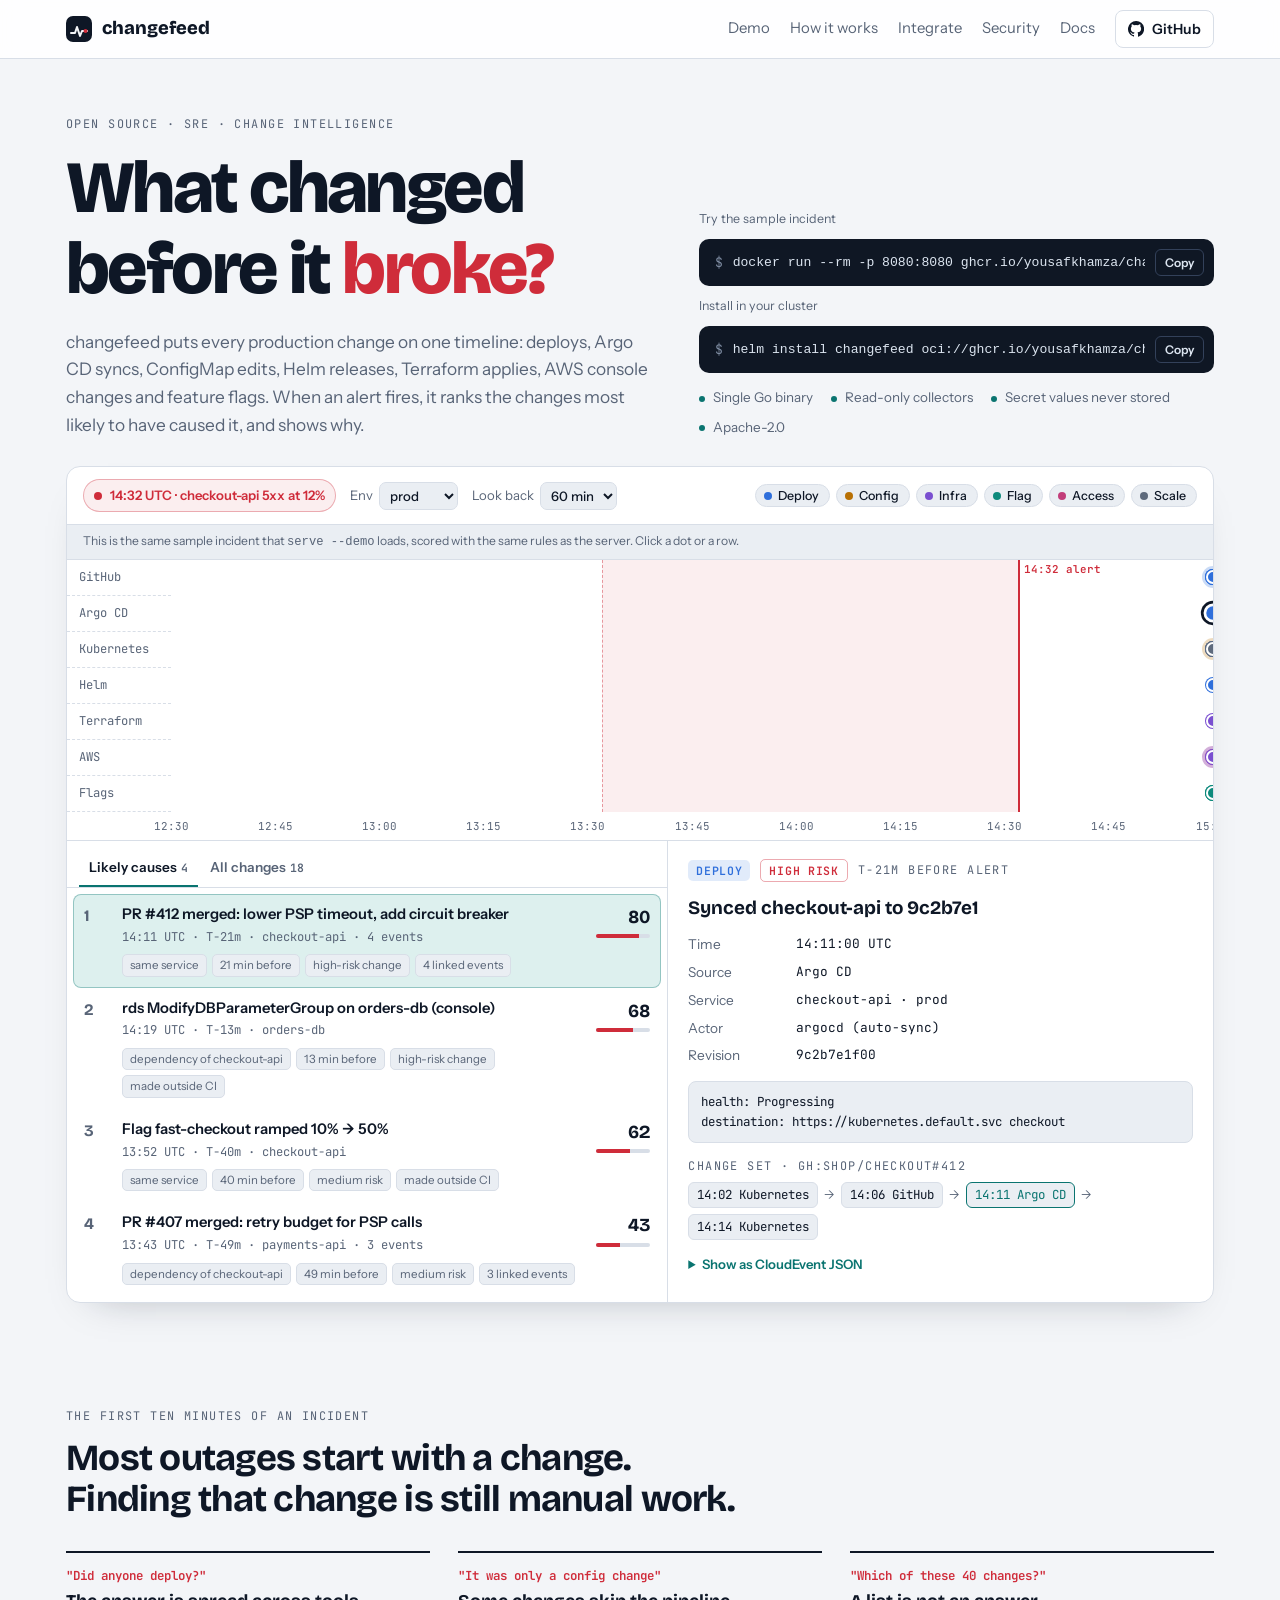
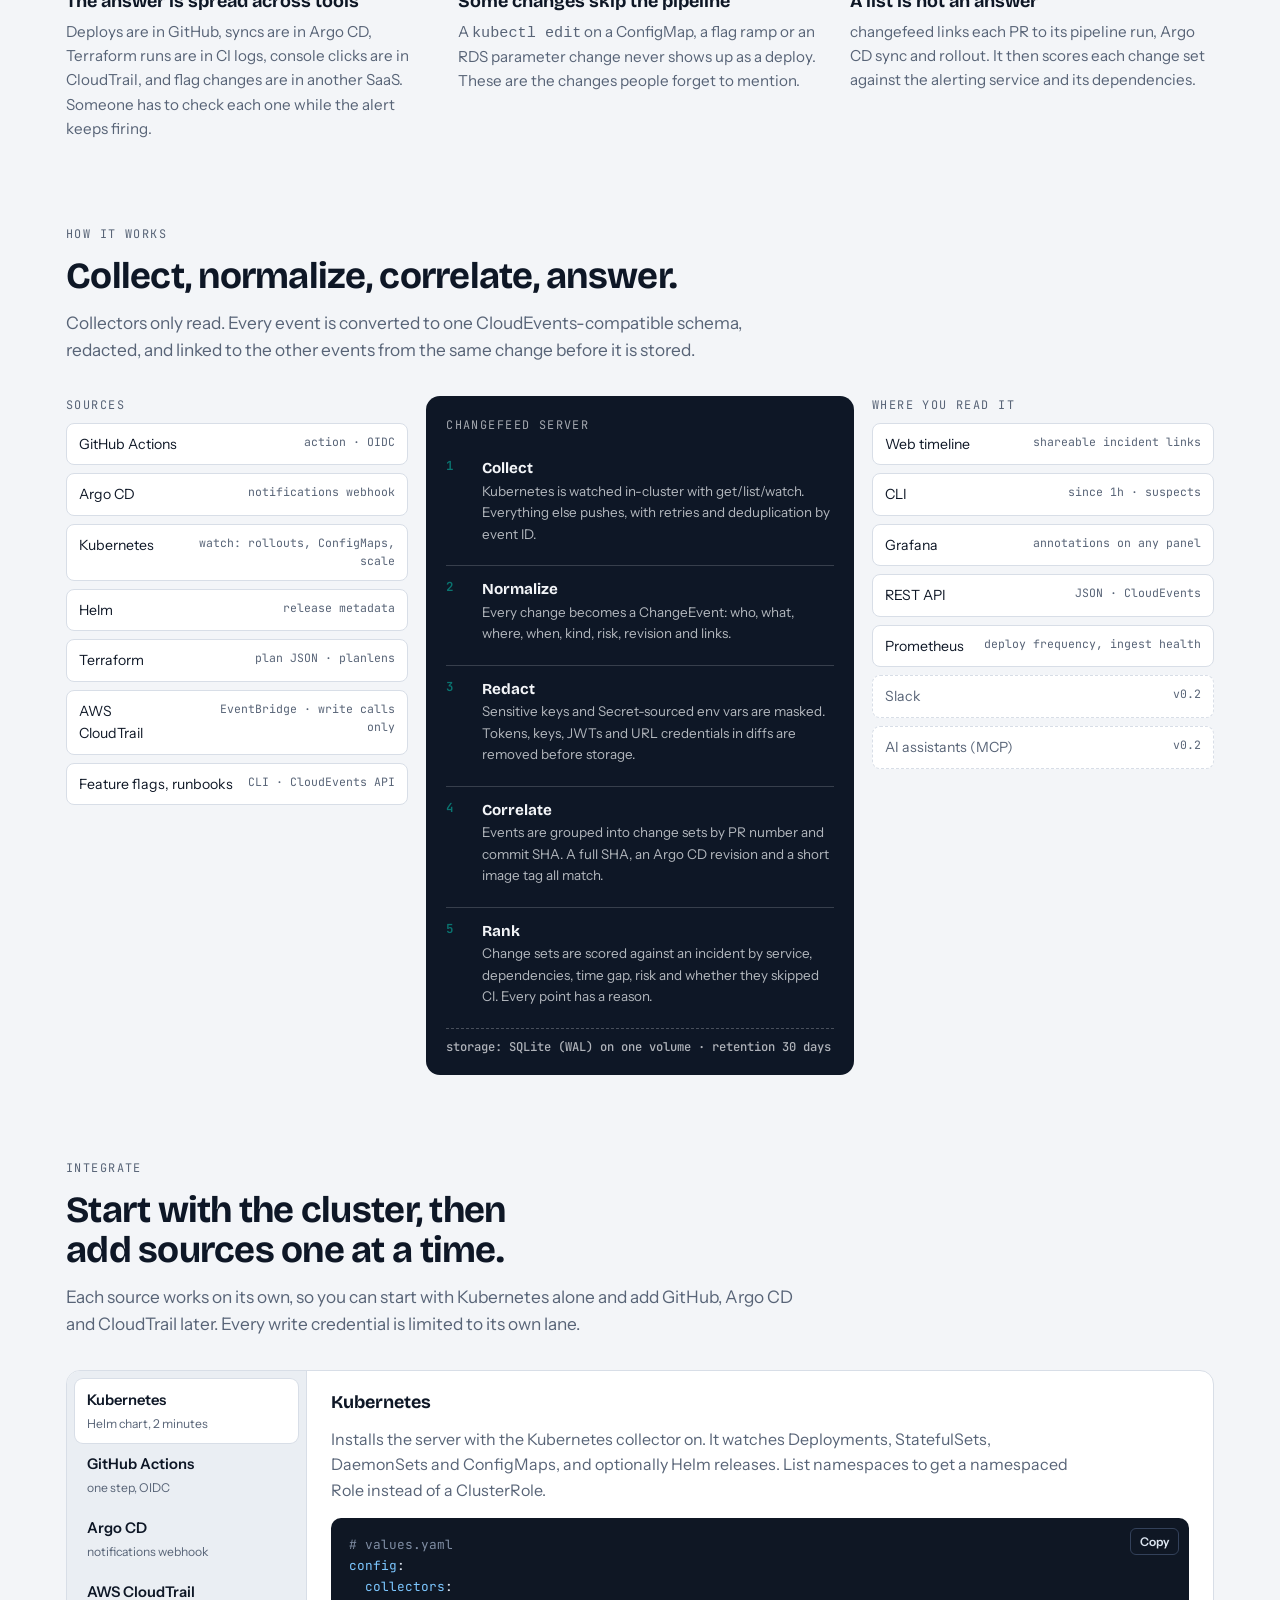
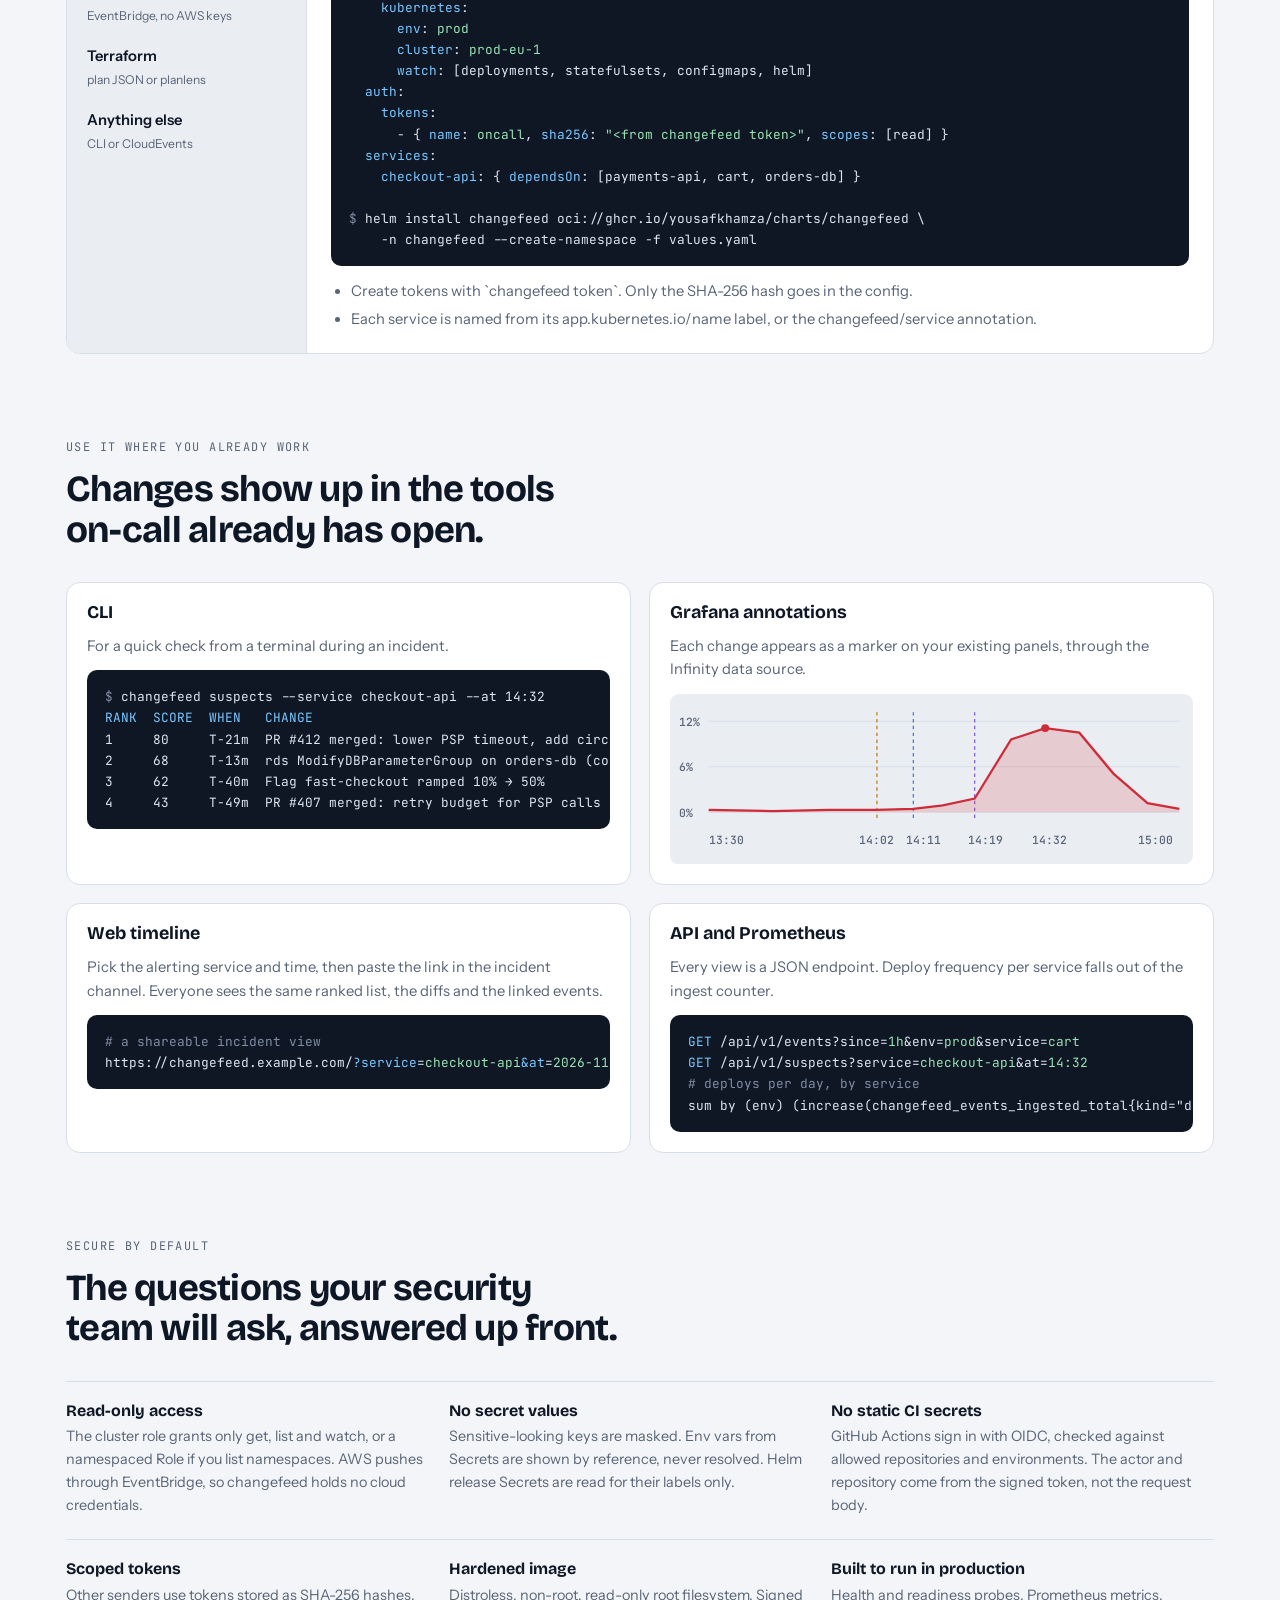
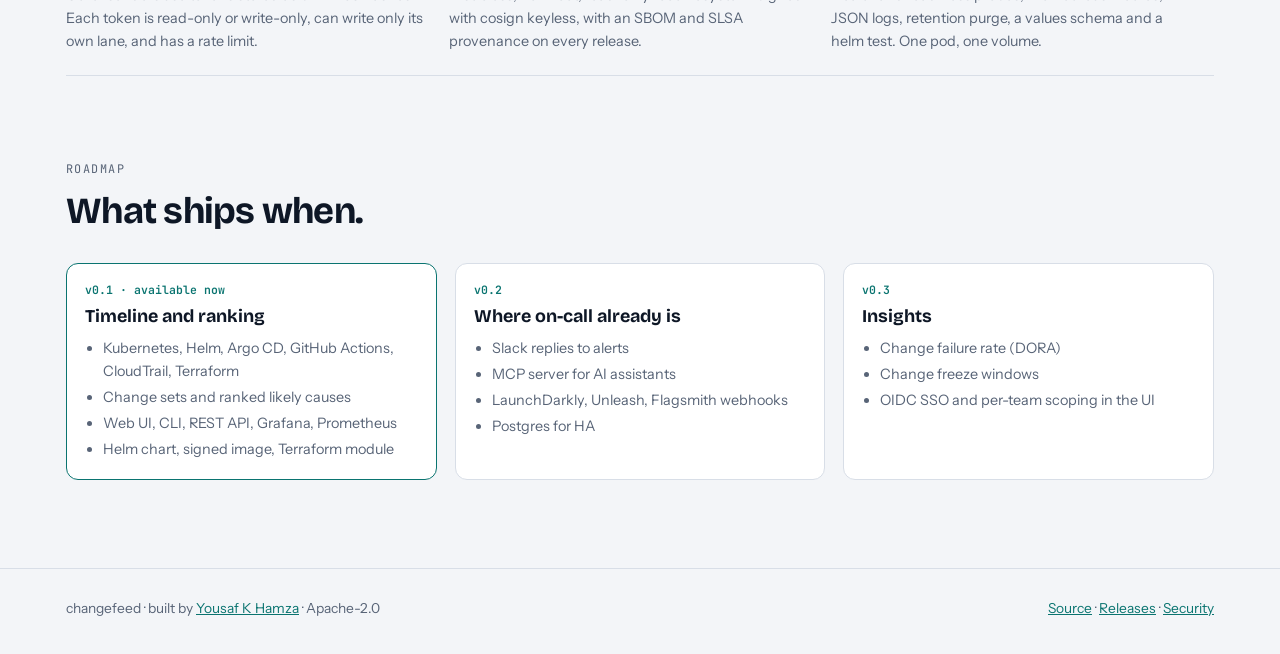
==== docs/index.html @ 27f50b71 "initial commit" ====
<!doctype html>
<html lang="en">
<head>
<meta charset="utf-8">
<meta name="viewport" content="width=device-width, initial-scale=1, viewport-fit=cover">
<title>changefeed · What changed before it broke?</title>
<meta name="description" content="changefeed puts every production change on one timeline (deploys, Argo CD syncs, Kubernetes, Terraform, AWS CloudTrail, feature flags) and ranks the likely causes when an incident starts. Open source, read-only, self-hosted.">
<meta name="keywords" content="change management, incident response, SRE, Kubernetes, Argo CD, GitOps, Terraform, CloudTrail, DevOps, change tracking, deploy tracking, root cause">
<meta name="author" content="Yousaf K Hamza">
<link rel="canonical" href="https://yousafkhamza.github.io/changefeed/">
<meta name="theme-color" content="#0E1726">
<link rel="icon" href="icon.svg" type="image/svg+xml">
<meta property="og:type" content="website">
<meta property="og:site_name" content="changefeed">
<meta property="og:title" content="changefeed · What changed before it broke?">
<meta property="og:description" content="One timeline of every production change, with ranked likely causes when an incident starts. Kubernetes, Argo CD, GitHub Actions, Terraform, CloudTrail.">
<meta property="og:url" content="https://yousafkhamza.github.io/changefeed/">
<meta property="og:image" content="https://yousafkhamza.github.io/changefeed/og.png">
<meta property="og:image:width" content="1200">
<meta property="og:image:height" content="630">
<meta property="og:image:alt" content="changefeed timeline with an incident marker and ranked likely causes">
<meta name="twitter:card" content="summary_large_image">
<meta name="twitter:title" content="changefeed · What changed before it broke?">
<meta name="twitter:description" content="One timeline of every production change, with ranked likely causes when an incident starts.">
<meta name="twitter:image" content="https://yousafkhamza.github.io/changefeed/og.png">
<script type="application/ld+json">
{"@context":"https://schema.org","@type":"SoftwareSourceCode","name":"changefeed","description":"One timeline of every production change with ranked likely causes when an incident starts.","codeRepository":"https://github.com/yousafkhamza/changefeed","programmingLanguage":"Go","license":"https://www.apache.org/licenses/LICENSE-2.0","author":{"@type":"Person","name":"Yousaf K Hamza","url":"https://yousafkhamza.github.io"},"keywords":"SRE, incident response, Kubernetes, Argo CD, Terraform, CloudTrail"}
</script>
<link rel="preconnect" href="https://fonts.googleapis.com">
<link rel="preconnect" href="https://fonts.gstatic.com" crossorigin>
<link rel="stylesheet" href="https://fonts.googleapis.com/css2?family=Bricolage+Grotesque:opsz,wght@12..96,500;12..96,700;12..96,800&family=Instrument+Sans:wght@400;500;600&family=JetBrains+Mono:wght@400;500&display=swap">
<style>
/* Layout: a flight-recorder page. The hero is the product itself (a live change timeline with an
   incident marker), followed by plain sections for how it works, how to plug it in, and the defaults. */
:root{
  --bg:#F3F5F8; --surface:#FFFFFF; --sunken:#EAEEF3; --ink:#0E1726; --muted:#586477; --line:#D8DEE7;
  --accent:#0A7470; --accent-soft:#DDF0EE;
  --incident:#CF2C3A; --incident-soft:rgba(207,44,58,.08);
  --k-deploy:#2F6FDB; --k-config:#B87004; --k-infra:#7A4FD0; --k-flag:#0E8A7C; --k-access:#C23D7A; --k-scale:#5F6B7D;
  --code-bg:#0F1724; --code-ink:#DCE5F0; --code-dim:#7F8DA3; --code-key:#7CC7FF; --code-str:#9BE3B4;
  --display:"Bricolage Grotesque","Segoe UI",system-ui,sans-serif;
  --body:"Instrument Sans","Segoe UI",system-ui,-apple-system,sans-serif;
  --mono:"JetBrains Mono",ui-monospace,"Cascadia Mono",Consolas,monospace;
  --r:10px; color-scheme:light;
}
@media (prefers-color-scheme: dark){ :root{
  --bg:#0A1018; --surface:#111A26; --sunken:#0D151F; --ink:#E5EBF2; --muted:#94A1B4; --line:#223043;
  --accent:#3CC4BB; --accent-soft:#12312F;
  --incident:#FF5C66; --incident-soft:rgba(255,92,102,.10);
  --k-deploy:#6E9CFF; --k-config:#F0B03A; --k-infra:#AC8EF2; --k-flag:#34C2AE; --k-access:#F27DB0; --k-scale:#98A6BA;
  --code-bg:#070C13; color-scheme:dark; } }
*{box-sizing:border-box}
html{scroll-behavior:smooth}
@media (prefers-reduced-motion:reduce){html{scroll-behavior:auto}}
body{margin:0;background:var(--bg);color:var(--ink);font-family:var(--body);font-size:16px;line-height:1.6;-webkit-font-smoothing:antialiased}
.wrap{max-width:1180px;margin:0 auto;padding-left:max(16px,env(safe-area-inset-left));padding-right:max(16px,env(safe-area-inset-right))}
a{color:var(--accent)}
:focus-visible{outline:2px solid var(--accent);outline-offset:2px;border-radius:4px}
h1,h2,h3{font-family:var(--display);line-height:1.1;text-wrap:balance;margin:0}
h2{font-size:clamp(1.7rem,3.2vw,2.3rem);font-weight:700;letter-spacing:-.02em}
h3{font-size:1.12rem;font-weight:700}
p{margin:0}
.eyebrow{font-family:var(--mono);font-size:.74rem;letter-spacing:.12em;text-transform:uppercase;color:var(--muted)}
.lead{color:var(--muted);font-size:1.08rem;max-width:62ch}
.skip{position:absolute;left:-999px}.skip:focus{left:16px;top:8px;z-index:20;background:var(--surface);padding:8px 12px;border-radius:8px}

header.top{position:sticky;top:0;z-index:9;background:color-mix(in srgb,var(--surface) 88%,transparent);backdrop-filter:blur(10px);border-bottom:1px solid var(--line)}
header.top .wrap{display:flex;align-items:center;gap:24px;height:58px}
.brand{display:flex;align-items:center;gap:10px;font-family:var(--display);font-weight:800;font-size:1.15rem;color:var(--ink);text-decoration:none}
nav.links{display:flex;gap:20px;margin-left:auto;font-size:.93rem;align-items:center}
nav.links a{color:var(--muted);text-decoration:none}
nav.links a:hover{color:var(--ink)}
.gh{display:inline-flex;align-items:center;gap:8px;padding:7px 12px;border:1px solid var(--line);border-radius:8px;color:var(--ink)!important;font-weight:600;font-size:.88rem;background:var(--surface)}
@media (max-width:760px){ nav.links a:not(.gh){display:none} }

.hero{padding-block:56px 28px}
.hero-grid{display:grid;grid-template-columns:minmax(0,1.15fr) minmax(0,1fr);gap:40px;align-items:end}
.hero h1{font-size:clamp(2.6rem,6.4vw,4.6rem);font-weight:800;letter-spacing:-.035em;margin-top:14px}
.hero h1 em{font-style:normal;color:var(--incident)}
.hero .lead{margin-top:18px}
.install{display:flex;flex-direction:column;gap:10px;min-width:0}
.cmd{display:flex;align-items:center;gap:10px;background:var(--code-bg);color:var(--code-ink);border-radius:var(--r);padding:10px 10px 10px 16px;font-family:var(--mono);font-size:.82rem;min-width:0}
.cmd code{overflow-x:auto;white-space:nowrap;flex:1;min-width:0}
.cmd .p{color:var(--code-dim);user-select:none}
.cmd-label{font-size:.78rem;color:var(--muted)}
.copy{flex:none;font:600 .75rem var(--body);background:var(--code-bg);color:var(--code-ink);border:1px solid #33415a;border-radius:6px;padding:5px 9px;cursor:pointer}
.copy:hover{border-color:var(--code-ink)}
.facts{display:flex;flex-wrap:wrap;gap:8px 18px;font-size:.84rem;color:var(--muted);margin-top:4px}
.facts span::before{content:"";display:inline-block;width:6px;height:6px;border-radius:50%;background:var(--accent);margin-right:8px;vertical-align:middle}
@media (max-width:880px){ .hero-grid{grid-template-columns:1fr;gap:24px} }

.demo{background:var(--surface);border:1px solid var(--line);border-radius:14px;box-shadow:0 18px 40px -28px rgba(14,23,38,.35);overflow:hidden;margin-top:28px}
.demo-bar{display:flex;flex-wrap:wrap;align-items:center;gap:10px 14px;padding:12px 16px;border-bottom:1px solid var(--line)}
.inc-chip{display:inline-flex;align-items:center;gap:8px;background:var(--incident-soft);color:var(--incident);border:1px solid color-mix(in srgb,var(--incident) 35%,transparent);padding:5px 10px;border-radius:999px;font-size:.82rem;font-weight:600}
.inc-chip .dot{width:8px;height:8px;border-radius:50%;background:var(--incident);animation:pulse 2s infinite}
@keyframes pulse{0%{box-shadow:0 0 0 0 color-mix(in srgb,var(--incident) 60%,transparent)}70%{box-shadow:0 0 0 8px transparent}100%{box-shadow:0 0 0 0 transparent}}
@media (prefers-reduced-motion:reduce){ .inc-chip .dot{animation:none} }
.ctl{display:flex;align-items:center;gap:6px;font-size:.82rem;color:var(--muted)}
.ctl select{font:500 .82rem var(--body);color:var(--ink);background:var(--sunken);border:1px solid var(--line);border-radius:7px;padding:4px 6px}
.kinds{display:flex;flex-wrap:wrap;gap:6px;margin-left:auto}
.kchip{display:inline-flex;align-items:center;gap:6px;font:500 .78rem var(--body);color:var(--ink);background:var(--sunken);border:1px solid var(--line);border-radius:999px;padding:3px 10px 3px 8px;cursor:pointer}
.kchip i{width:8px;height:8px;border-radius:50%;background:var(--c)}
.kchip[aria-pressed="false"]{opacity:.45;text-decoration:line-through}
.demo-note{padding:6px 16px;font-size:.76rem;color:var(--muted);border-bottom:1px solid var(--line);background:var(--sunken)}
.strip-scroll{overflow-x:auto;border-bottom:1px solid var(--line)}
.strip{display:grid;grid-template-columns:104px minmax(560px,1fr);min-width:664px;position:relative}
.lane-label{font-size:.76rem;color:var(--muted);padding:0 12px;display:flex;align-items:center;height:36px;border-bottom:1px dashed var(--line);font-family:var(--mono)}
.track{position:relative;height:36px;border-bottom:1px dashed var(--line)}
.axis{position:relative;height:28px}
.tick{position:absolute;top:6px;transform:translateX(-50%);font-family:var(--mono);font-size:.68rem;color:var(--muted)}
.gridline{position:absolute;top:0;bottom:0;width:1px;background:var(--line);opacity:.6}
.overlay{grid-column:2;position:relative;pointer-events:none}
.shade{position:absolute;top:0;bottom:0;background:var(--incident-soft);border-left:1px dashed color-mix(in srgb,var(--incident) 45%,transparent)}
.incline{position:absolute;top:0;bottom:0;width:2px;background:var(--incident)}
.incline span{position:absolute;top:2px;left:6px;font:600 .68rem var(--mono);color:var(--incident);white-space:nowrap}
.ev{position:absolute;top:50%;width:14px;height:14px;margin:-7px 0 0 -7px;border-radius:50%;background:var(--c);border:2px solid var(--surface);box-shadow:0 0 0 1px var(--c);cursor:pointer;padding:0;transition:transform .12s}
.ev:hover{transform:scale(1.3)}
.ev.risk-high{box-shadow:0 0 0 1px var(--c),0 0 0 4px color-mix(in srgb,var(--c) 25%,transparent)}
.ev.sel{transform:scale(1.35);box-shadow:0 0 0 2px var(--ink)}
.ev.dim{opacity:.18}
.panes{display:grid;grid-template-columns:minmax(0,1.1fr) minmax(0,1fr);min-height:420px}
.pane{min-width:0}
.pane + .pane{border-left:1px solid var(--line)}
.tabs{display:flex;gap:2px;padding:10px 12px 0;border-bottom:1px solid var(--line)}
.tab{font:600 .85rem var(--body);color:var(--muted);background:none;border:0;border-bottom:2px solid transparent;padding:8px 10px 10px;cursor:pointer}
.tab[aria-selected="true"]{color:var(--ink);border-bottom-color:var(--accent)}
.tab .n{font-family:var(--mono);font-size:.72rem;color:var(--muted);margin-left:4px}
.list{list-style:none;margin:0;padding:6px}
.sus{display:grid;grid-template-columns:28px minmax(0,1fr) 54px;gap:10px;align-items:start;padding:10px;border-radius:8px;cursor:pointer;border:1px solid transparent;text-align:left;width:100%;background:none;color:inherit;font:inherit}
.sus:hover{background:var(--sunken)}
.sus.sel{background:var(--accent-soft);border-color:color-mix(in srgb,var(--accent) 35%,transparent)}
.rank{font:700 1rem var(--display);color:var(--muted);padding-top:1px}
.sus-title{font-weight:600;font-size:.92rem;line-height:1.35;display:block}
.sus-meta{font-size:.76rem;color:var(--muted);font-family:var(--mono);margin-top:3px;display:block}
.reasons{display:flex;flex-wrap:wrap;gap:5px;margin-top:7px}
.reasons span{font-size:.72rem;background:var(--sunken);border:1px solid var(--line);border-radius:5px;padding:1px 7px;color:var(--muted)}
.score{text-align:right}
.score b{font:700 1.15rem var(--display);font-variant-numeric:tabular-nums}
.score .bar{display:block;height:4px;border-radius:2px;background:var(--line);margin-top:4px;overflow:hidden}
.score .bar i{display:block;height:100%;background:var(--incident)}
.row{display:grid;grid-template-columns:48px 10px minmax(0,1fr);gap:10px;align-items:baseline;padding:7px 10px;border-radius:7px;cursor:pointer;width:100%;text-align:left;background:none;border:0;color:inherit;font:inherit}
.row:hover{background:var(--sunken)}
.row.sel{background:var(--accent-soft)}
.row .t{font-family:var(--mono);font-size:.78rem;color:var(--muted);font-variant-numeric:tabular-nums}
.row .k{width:8px;height:8px;border-radius:50%;background:var(--c);align-self:center}
.row .s{font-size:.88rem;line-height:1.35}
.row .s small{display:block;font-family:var(--mono);color:var(--muted);font-size:.72rem}
.row.after{opacity:.6}
.divider-inc{display:flex;align-items:center;gap:8px;color:var(--incident);font:600 .72rem var(--mono);padding:6px 10px}
.divider-inc::after{content:"";flex:1;height:1px;background:var(--incident)}
.empty{padding:28px 16px;color:var(--muted);font-size:.9rem}
.detail{padding:18px 20px 22px;display:flex;flex-direction:column;gap:14px}
.d-head{display:flex;gap:10px;align-items:center;flex-wrap:wrap}
.pill{font:600 .72rem var(--mono);text-transform:uppercase;letter-spacing:.06em;padding:3px 8px;border-radius:5px;background:color-mix(in srgb,var(--c) 14%,transparent);color:var(--c)}
.risk{font:600 .72rem var(--mono);text-transform:uppercase;letter-spacing:.06em;padding:3px 8px;border-radius:5px;border:1px solid var(--line);color:var(--muted)}
.risk.high{color:var(--incident);border-color:color-mix(in srgb,var(--incident) 40%,transparent)}
.d-title{font:700 1.18rem/1.3 var(--display)}
.kv{display:grid;grid-template-columns:96px minmax(0,1fr);gap:6px 12px;font-size:.85rem;margin:0}
.kv dt{color:var(--muted)}
.kv dd{margin:0;font-family:var(--mono);font-size:.8rem;overflow-wrap:anywhere}
.diff{font-family:var(--mono);font-size:.78rem;background:var(--sunken);border:1px solid var(--line);border-radius:8px;padding:10px 12px;overflow-x:auto;white-space:pre;margin:0}
.diff .m{color:var(--incident)} .diff .p2{color:var(--k-flag)}
.chain{display:flex;flex-wrap:wrap;gap:6px;align-items:center;font-size:.78rem}
.chain span{background:var(--sunken);border:1px solid var(--line);border-radius:6px;padding:2px 8px;font-family:var(--mono)}
.chain span.cur{border-color:var(--accent);color:var(--accent)}
.chain b{color:var(--muted);font-weight:400}
details.json summary{cursor:pointer;font-size:.82rem;color:var(--accent);font-weight:600}
details.json pre{margin:8px 0 0}
@media (max-width:820px){ .panes{grid-template-columns:1fr} .pane + .pane{border-left:0;border-top:1px solid var(--line)} .kinds{margin-left:0} }

section.s{padding-block:76px 8px}
.s-head{display:grid;gap:12px;margin-bottom:32px;max-width:760px}
.pains{display:grid;grid-template-columns:repeat(3,minmax(0,1fr));gap:28px}
.pain{border-top:2px solid var(--ink);padding-top:14px;display:grid;gap:8px;align-content:start}
.pain .q{font:600 .78rem var(--mono);color:var(--incident)}
.pain p{color:var(--muted);font-size:.95rem}
@media (max-width:820px){ .pains{grid-template-columns:1fr} }
.arch{display:grid;grid-template-columns:minmax(0,1fr) minmax(0,1.25fr) minmax(0,1fr);gap:18px}
.col{display:flex;flex-direction:column;gap:8px}
.node{background:var(--surface);border:1px solid var(--line);border-radius:8px;padding:9px 12px;font-size:.88rem;display:flex;justify-content:space-between;gap:8px}
.node small{color:var(--muted);font-family:var(--mono);font-size:.72rem;text-align:right}
.node.soon{border-style:dashed;color:var(--muted)}
.core{background:var(--ink);color:var(--bg);border-radius:14px;padding:20px;display:flex;flex-direction:column;gap:10px}
.core .eyebrow{color:color-mix(in srgb,var(--bg) 65%,transparent)}
.stage{display:grid;grid-template-columns:26px minmax(0,1fr);gap:10px;padding:10px 0;border-top:1px solid color-mix(in srgb,var(--bg) 18%,transparent)}
.stage:first-of-type{border-top:0}
.stage b{font:700 .95rem var(--display)}
.stage p{font-size:.84rem;color:color-mix(in srgb,var(--bg) 72%,transparent)}
.stage .num{font:600 .78rem var(--mono);color:var(--accent);padding-top:2px}
.store{margin-top:auto;font:500 .76rem var(--mono);color:color-mix(in srgb,var(--bg) 70%,transparent);border-top:1px dashed color-mix(in srgb,var(--bg) 25%,transparent);padding-top:10px}
@media (max-width:900px){ .arch{grid-template-columns:1fr} }
.integ{display:grid;grid-template-columns:240px minmax(0,1fr);background:var(--surface);border:1px solid var(--line);border-radius:14px;overflow:hidden}
.itabs{display:flex;flex-direction:column;border-right:1px solid var(--line);padding:8px;background:var(--sunken)}
.itab{display:grid;gap:1px;text-align:left;border:0;background:none;color:var(--ink);font:inherit;padding:10px 12px;border-radius:8px;cursor:pointer}
.itab b{font-size:.92rem;font-weight:600}
.itab small{font-size:.76rem;color:var(--muted)}
.itab[aria-selected="true"]{background:var(--surface);box-shadow:0 0 0 1px var(--line)}
.ipanel{padding:22px 24px;display:flex;flex-direction:column;gap:14px;min-width:0}
.ipanel p{color:var(--muted);max-width:68ch}
.steps{margin:0;padding-left:20px;color:var(--muted);font-size:.92rem;display:grid;gap:4px}
@media (max-width:820px){ .integ{grid-template-columns:1fr} .itabs{flex-direction:row;overflow-x:auto;border-right:0;border-bottom:1px solid var(--line)} .itab{flex:none} .itab small{display:none} }
pre.code{background:var(--code-bg);color:var(--code-ink);border-radius:var(--r);padding:16px 18px;font:400 .8rem/1.65 var(--mono);overflow-x:auto;margin:0}
pre.code .c{color:var(--code-dim)} pre.code .k{color:var(--code-key)} pre.code .v{color:var(--code-str)}
.codebox{position:relative;min-width:0}
.codebox .copy{position:absolute;top:10px;right:10px}
.outs{display:grid;grid-template-columns:repeat(2,minmax(0,1fr));gap:18px}
.out{background:var(--surface);border:1px solid var(--line);border-radius:14px;padding:20px;display:flex;flex-direction:column;gap:12px;min-width:0}
.out p{color:var(--muted);font-size:.92rem}
svg.chart text{fill:var(--muted);font:500 10px var(--mono)}
@media (max-width:820px){ .outs{grid-template-columns:1fr} }
.defaults{display:grid;grid-template-columns:repeat(3,minmax(0,1fr));border-top:1px solid var(--line)}
.def{padding:20px 22px 22px 0;border-bottom:1px solid var(--line);display:grid;gap:6px;align-content:start}
.def h3{font-size:1rem}
.def p{color:var(--muted);font-size:.9rem}
@media (max-width:900px){ .defaults{grid-template-columns:repeat(2,minmax(0,1fr))} }
@media (max-width:560px){ .defaults{grid-template-columns:1fr} }
.road{display:grid;grid-template-columns:repeat(3,minmax(0,1fr));gap:18px}
.phase{border:1px solid var(--line);border-radius:12px;padding:18px;background:var(--surface);display:grid;gap:10px;align-content:start}
.phase.now{border-color:var(--accent)}
.phase ul{margin:0;padding-left:18px;color:var(--muted);font-size:.9rem;display:grid;gap:3px}
.phase .tag{font:600 .72rem var(--mono);color:var(--accent)}
@media (max-width:820px){ .road{grid-template-columns:1fr} }
footer{margin-top:80px;border-top:1px solid var(--line);padding-block:28px 36px;color:var(--muted);font-size:.86rem}
footer .wrap{display:flex;flex-wrap:wrap;gap:12px 28px;justify-content:space-between}
</style>
</head>
<body>
<a class="skip" href="#main">Skip to content</a>
<header class="top">
  <div class="wrap">
    <a class="brand" href="#top" aria-label="changefeed home">
      <svg width="26" height="26" viewBox="0 0 26 26" aria-hidden="true"><rect width="26" height="26" rx="7" fill="var(--ink)"/><path d="M5 17h4l2-6 3 9 2-5h5" fill="none" stroke="var(--bg)" stroke-width="2" stroke-linecap="round" stroke-linejoin="round"/><circle cx="19.5" cy="15" r="2" fill="var(--incident)"/></svg>
      changefeed
    </a>
    <nav class="links" aria-label="Sections">
      <a href="#demo">Demo</a><a href="#how">How it works</a><a href="#integrate">Integrate</a><a href="#security">Security</a>
      <a href="https://github.com/yousafkhamza/changefeed#readme">Docs</a>
      <a class="gh" href="https://github.com/yousafkhamza/changefeed"><svg width="16" height="16" viewBox="0 0 16 16" aria-hidden="true"><path fill="currentColor" d="M8 0a8 8 0 0 0-2.53 15.59c.4.07.55-.17.55-.38v-1.33c-2.23.48-2.7-1.07-2.7-1.07-.36-.92-.89-1.17-.89-1.17-.73-.5.06-.49.06-.49.8.06 1.23.83 1.23.83.72 1.22 1.88.87 2.34.66.07-.52.28-.87.5-1.07-1.78-.2-3.65-.89-3.65-3.95 0-.87.31-1.59.82-2.15-.08-.2-.36-1.02.08-2.12 0 0 .67-.21 2.2.82a7.6 7.6 0 0 1 4 0c1.53-1.04 2.2-.82 2.2-.82.44 1.1.16 1.92.08 2.12.51.56.82 1.28.82 2.15 0 3.07-1.87 3.75-3.65 3.95.29.25.54.73.54 1.48v2.2c0 .21.15.46.55.38A8 8 0 0 0 8 0Z"/></svg>GitHub</a>
    </nav>
  </div>
</header>

<main id="main">
  <section class="hero" id="top">
    <div class="wrap">
      <div class="hero-grid">
        <div>
          <p class="eyebrow">Open source · SRE · Change intelligence</p>
          <h1>What changed before it <em>broke?</em></h1>
          <p class="lead">changefeed puts every production change on one timeline: deploys, Argo CD syncs, ConfigMap edits, Helm releases, Terraform applies, AWS console changes and feature flags. When an alert fires, it ranks the changes most likely to have caused it, and shows why.</p>
        </div>
        <div class="install">
          <span class="cmd-label">Try the sample incident</span>
          <div class="cmd"><span class="p">$</span><code id="cmd-demo">docker run --rm -p 8080:8080 ghcr.io/yousafkhamza/changefeed:v0.1.0 serve --demo</code><button class="copy" type="button" data-copy="cmd-demo">Copy</button></div>
          <span class="cmd-label">Install in your cluster</span>
          <div class="cmd"><span class="p">$</span><code id="cmd-helm">helm install changefeed oci://ghcr.io/yousafkhamza/charts/changefeed -n changefeed --create-namespace</code><button class="copy" type="button" data-copy="cmd-helm">Copy</button></div>
          <div class="facts"><span>Single Go binary</span><span>Read-only collectors</span><span>Secret values never stored</span><span>Apache-2.0</span></div>
        </div>
      </div>

      <div class="demo" id="demo" aria-label="Interactive demo">
        <div class="demo-bar">
          <span class="inc-chip"><span class="dot"></span>14:32 UTC · checkout-api 5xx at 12%</span>
          <label class="ctl" for="f-env">Env
            <select id="f-env"><option value="prod" selected>prod</option><option value="staging">staging</option><option value="all">all</option></select>
          </label>
          <label class="ctl" for="f-look">Look back
            <select id="f-look"><option value="15">15 min</option><option value="30">30 min</option><option value="60" selected>60 min</option></select>
          </label>
          <div class="kinds" id="kinds" role="group" aria-label="Change kinds"></div>
        </div>
        <p class="demo-note">This is the same sample incident that <code>serve --demo</code> loads, scored with the same rules as the server. Click a dot or a row.</p>
        <div class="strip-scroll"><div class="strip" id="strip"></div></div>
        <div class="panes">
          <div class="pane">
            <div class="tabs" role="tablist">
              <button class="tab" role="tab" id="t-sus" aria-selected="true" aria-controls="p-list">Likely causes<span class="n" id="n-sus"></span></button>
              <button class="tab" role="tab" id="t-all" aria-selected="false" aria-controls="p-list">All changes<span class="n" id="n-all"></span></button>
            </div>
            <div id="p-list" role="tabpanel"></div>
          </div>
          <div class="pane"><div class="detail" id="detail"></div></div>
        </div>
      </div>
    </div>
  </section>

  <section class="s">
    <div class="wrap">
      <div class="s-head">
        <p class="eyebrow">The first ten minutes of an incident</p>
        <h2>Most outages start with a change. Finding that change is still manual work.</h2>
      </div>
      <div class="pains">
        <div class="pain"><span class="q">"Did anyone deploy?"</span><h3>The answer is spread across tools</h3><p>Deploys are in GitHub, syncs are in Argo CD, Terraform runs are in CI logs, console clicks are in CloudTrail, and flag changes are in another SaaS. Someone has to check each one while the alert keeps firing.</p></div>
        <div class="pain"><span class="q">"It was only a config change"</span><h3>Some changes skip the pipeline</h3><p>A <code>kubectl edit</code> on a ConfigMap, a flag ramp or an RDS parameter change never shows up as a deploy. These are the changes people forget to mention.</p></div>
        <div class="pain"><span class="q">"Which of these 40 changes?"</span><h3>A list is not an answer</h3><p>changefeed links each PR to its pipeline run, Argo CD sync and rollout. It then scores each change set against the alerting service and its dependencies.</p></div>
      </div>
    </div>
  </section>

  <section class="s" id="how">
    <div class="wrap">
      <div class="s-head">
        <p class="eyebrow">How it works</p>
        <h2>Collect, normalize, correlate, answer.</h2>
        <p class="lead">Collectors only read. Every event is converted to one CloudEvents-compatible schema, redacted, and linked to the other events from the same change before it is stored.</p>
      </div>
      <div class="arch">
        <div class="col">
          <p class="eyebrow">Sources</p>
          <div class="node">GitHub Actions <small>action · OIDC</small></div>
          <div class="node">Argo CD <small>notifications webhook</small></div>
          <div class="node">Kubernetes <small>watch: rollouts, ConfigMaps, scale</small></div>
          <div class="node">Helm <small>release metadata</small></div>
          <div class="node">Terraform <small>plan JSON · planlens</small></div>
          <div class="node">AWS CloudTrail <small>EventBridge · write calls only</small></div>
          <div class="node">Feature flags, runbooks <small>CLI · CloudEvents API</small></div>
        </div>
        <div class="core">
          <p class="eyebrow">changefeed server</p>
          <div class="stage"><span class="num">1</span><div><b>Collect</b><p>Kubernetes is watched in-cluster with get/list/watch. Everything else pushes, with retries and deduplication by event ID.</p></div></div>
          <div class="stage"><span class="num">2</span><div><b>Normalize</b><p>Every change becomes a ChangeEvent: who, what, where, when, kind, risk, revision and links.</p></div></div>
          <div class="stage"><span class="num">3</span><div><b>Redact</b><p>Sensitive keys and Secret-sourced env vars are masked. Tokens, keys, JWTs and URL credentials in diffs are removed before storage.</p></div></div>
          <div class="stage"><span class="num">4</span><div><b>Correlate</b><p>Events are grouped into change sets by PR number and commit SHA. A full SHA, an Argo CD revision and a short image tag all match.</p></div></div>
          <div class="stage"><span class="num">5</span><div><b>Rank</b><p>Change sets are scored against an incident by service, dependencies, time gap, risk and whether they skipped CI. Every point has a reason.</p></div></div>
          <p class="store">storage: SQLite (WAL) on one volume · retention 30 days</p>
        </div>
        <div class="col">
          <p class="eyebrow">Where you read it</p>
          <div class="node">Web timeline <small>shareable incident links</small></div>
          <div class="node">CLI <small>since 1h · suspects</small></div>
          <div class="node">Grafana <small>annotations on any panel</small></div>
          <div class="node">REST API <small>JSON · CloudEvents</small></div>
          <div class="node">Prometheus <small>deploy frequency, ingest health</small></div>
          <div class="node soon">Slack <small>v0.2</small></div>
          <div class="node soon">AI assistants (MCP) <small>v0.2</small></div>
        </div>
      </div>
    </div>
  </section>

  <section class="s" id="integrate">
    <div class="wrap">
      <div class="s-head">
        <p class="eyebrow">Integrate</p>
        <h2>Start with the cluster, then add sources one at a time.</h2>
        <p class="lead">Each source works on its own, so you can start with Kubernetes alone and add GitHub, Argo CD and CloudTrail later. Every write credential is limited to its own lane.</p>
      </div>
      <div class="integ">
        <div class="itabs" role="tablist" aria-label="Integrations" id="itabs"></div>
        <div class="ipanel" role="tabpanel" id="ipanel"></div>
      </div>
    </div>
  </section>

  <section class="s">
    <div class="wrap">
      <div class="s-head">
        <p class="eyebrow">Use it where you already work</p>
        <h2>Changes show up in the tools on-call already has open.</h2>
      </div>
      <div class="outs">
        <div class="out">
          <h3>CLI</h3>
          <p>For a quick check from a terminal during an incident.</p>
          <div class="codebox"><pre class="code"><span class="c">$</span> changefeed suspects --service checkout-api --at 14:32
<span class="k">RANK  SCORE  WHEN   CHANGE</span>
1     80     T-21m  PR #412 merged: lower PSP timeout, add circuit breaker <span class="c">(4 events)</span>
2     68     T-13m  rds ModifyDBParameterGroup on orders-db (console)
3     62     T-40m  Flag fast-checkout ramped 10% → 50%
4     43     T-49m  PR #407 merged: retry budget for PSP calls <span class="c">(3 events)</span></pre></div>
        </div>
        <div class="out">
          <h3>Grafana annotations</h3>
          <p>Each change appears as a marker on your existing panels, through the Infinity data source.</p>
          <svg class="chart" viewBox="0 0 460 150" role="img" aria-label="Error rate chart with change annotations: errors rise after the checkout-api sync at 14:11 and the RDS change at 14:19">
            <rect x="0" y="0" width="460" height="150" fill="var(--sunken)" rx="8"/>
            <g stroke="var(--line)" stroke-width="1"><line x1="34" y1="24" x2="448" y2="24"/><line x1="34" y1="64" x2="448" y2="64"/><line x1="34" y1="104" x2="448" y2="104"/></g>
            <text x="8" y="28">12%</text><text x="8" y="68">6%</text><text x="8" y="108">0%</text>
            <line x1="182" y1="16" x2="182" y2="112" stroke="var(--k-config)" stroke-dasharray="3 3"/>
            <line x1="214" y1="16" x2="214" y2="112" stroke="var(--k-deploy)" stroke-dasharray="3 3"/>
            <line x1="268" y1="16" x2="268" y2="112" stroke="var(--k-infra)" stroke-dasharray="3 3"/>
            <polygon points="34,104 34,102 90,103 140,102 182,102 214,101 240,98 268,92 300,40 330,30 360,34 390,70 420,96 448,101 448,104" fill="color-mix(in srgb, var(--incident) 18%, transparent)"/>
            <polyline points="34,102 90,103 140,102 182,102 214,101 240,98 268,92 300,40 330,30 360,34 390,70 420,96 448,101" fill="none" stroke="var(--incident)" stroke-width="2"/>
            <circle cx="330" cy="30" r="3.5" fill="var(--incident)"/>
            <text x="34" y="132">13:30</text><text x="166" y="132">14:02</text><text x="208" y="132">14:11</text><text x="262" y="132">14:19</text><text x="318" y="132">14:32</text><text x="412" y="132">15:00</text>
          </svg>
        </div>
        <div class="out">
          <h3>Web timeline</h3>
          <p>Pick the alerting service and time, then paste the link in the incident channel. Everyone sees the same ranked list, the diffs and the linked events.</p>
          <div class="codebox"><pre class="code"><span class="c"># a shareable incident view</span>
https://changefeed.example.com/<span class="k">?service</span>=<span class="v">checkout-api</span><span class="k">&amp;at</span>=<span class="v">2026-11-24T14:32Z</span><span class="k">&amp;window</span>=<span class="v">60m</span></pre></div>
        </div>
        <div class="out">
          <h3>API and Prometheus</h3>
          <p>Every view is a JSON endpoint. Deploy frequency per service falls out of the ingest counter.</p>
          <div class="codebox"><pre class="code"><span class="k">GET</span> /api/v1/events?since=<span class="v">1h</span>&amp;env=<span class="v">prod</span>&amp;service=<span class="v">cart</span>
<span class="k">GET</span> /api/v1/suspects?service=<span class="v">checkout-api</span>&amp;at=<span class="v">14:32</span>
<span class="c"># deploys per day, by service</span>
sum by (env) (increase(changefeed_events_ingested_total{kind="deploy"}[1d]))</pre></div>
        </div>
      </div>
    </div>
  </section>

  <section class="s" id="security">
    <div class="wrap">
      <div class="s-head">
        <p class="eyebrow">Secure by default</p>
        <h2>The questions your security team will ask, answered up front.</h2>
      </div>
      <div class="defaults">
        <div class="def"><h3>Read-only access</h3><p>The cluster role grants only get, list and watch, or a namespaced Role if you list namespaces. AWS pushes through EventBridge, so changefeed holds no cloud credentials.</p></div>
        <div class="def"><h3>No secret values</h3><p>Sensitive-looking keys are masked. Env vars from Secrets are shown by reference, never resolved. Helm release Secrets are read for their labels only.</p></div>
        <div class="def"><h3>No static CI secrets</h3><p>GitHub Actions sign in with OIDC, checked against allowed repositories and environments. The actor and repository come from the signed token, not the request body.</p></div>
        <div class="def"><h3>Scoped tokens</h3><p>Other senders use tokens stored as SHA-256 hashes. Each token is read-only or write-only, can write only its own lane, and has a rate limit.</p></div>
        <div class="def"><h3>Hardened image</h3><p>Distroless, non-root, read-only root filesystem. Signed with cosign keyless, with an SBOM and SLSA provenance on every release.</p></div>
        <div class="def"><h3>Built to run in production</h3><p>Health and readiness probes, Prometheus metrics, JSON logs, retention purge, a values schema and a helm test. One pod, one volume.</p></div>
      </div>
    </div>
  </section>

  <section class="s">
    <div class="wrap">
      <div class="s-head"><p class="eyebrow">Roadmap</p><h2>What ships when.</h2></div>
      <div class="road">
        <div class="phase now"><span class="tag">v0.1 · available now</span><h3>Timeline and ranking</h3><ul><li>Kubernetes, Helm, Argo CD, GitHub Actions, CloudTrail, Terraform</li><li>Change sets and ranked likely causes</li><li>Web UI, CLI, REST API, Grafana, Prometheus</li><li>Helm chart, signed image, Terraform module</li></ul></div>
        <div class="phase"><span class="tag">v0.2</span><h3>Where on-call already is</h3><ul><li>Slack replies to alerts</li><li>MCP server for AI assistants</li><li>LaunchDarkly, Unleash, Flagsmith webhooks</li><li>Postgres for HA</li></ul></div>
        <div class="phase"><span class="tag">v0.3</span><h3>Insights</h3><ul><li>Change failure rate (DORA)</li><li>Change freeze windows</li><li>OIDC SSO and per-team scoping in the UI</li></ul></div>
      </div>
    </div>
  </section>
</main>

<footer>
  <div class="wrap">
    <span>changefeed · built by <a href="https://yousafkhamza.github.io">Yousaf K Hamza</a> · Apache-2.0</span>
    <span><a href="https://github.com/yousafkhamza/changefeed">Source</a> · <a href="https://github.com/yousafkhamza/changefeed/releases">Releases</a> · <a href="https://github.com/yousafkhamza/changefeed/blob/main/SECURITY.md">Security</a></span>
  </div>
</footer>

<script src="demo.js" defer></script>
</body>
</html>
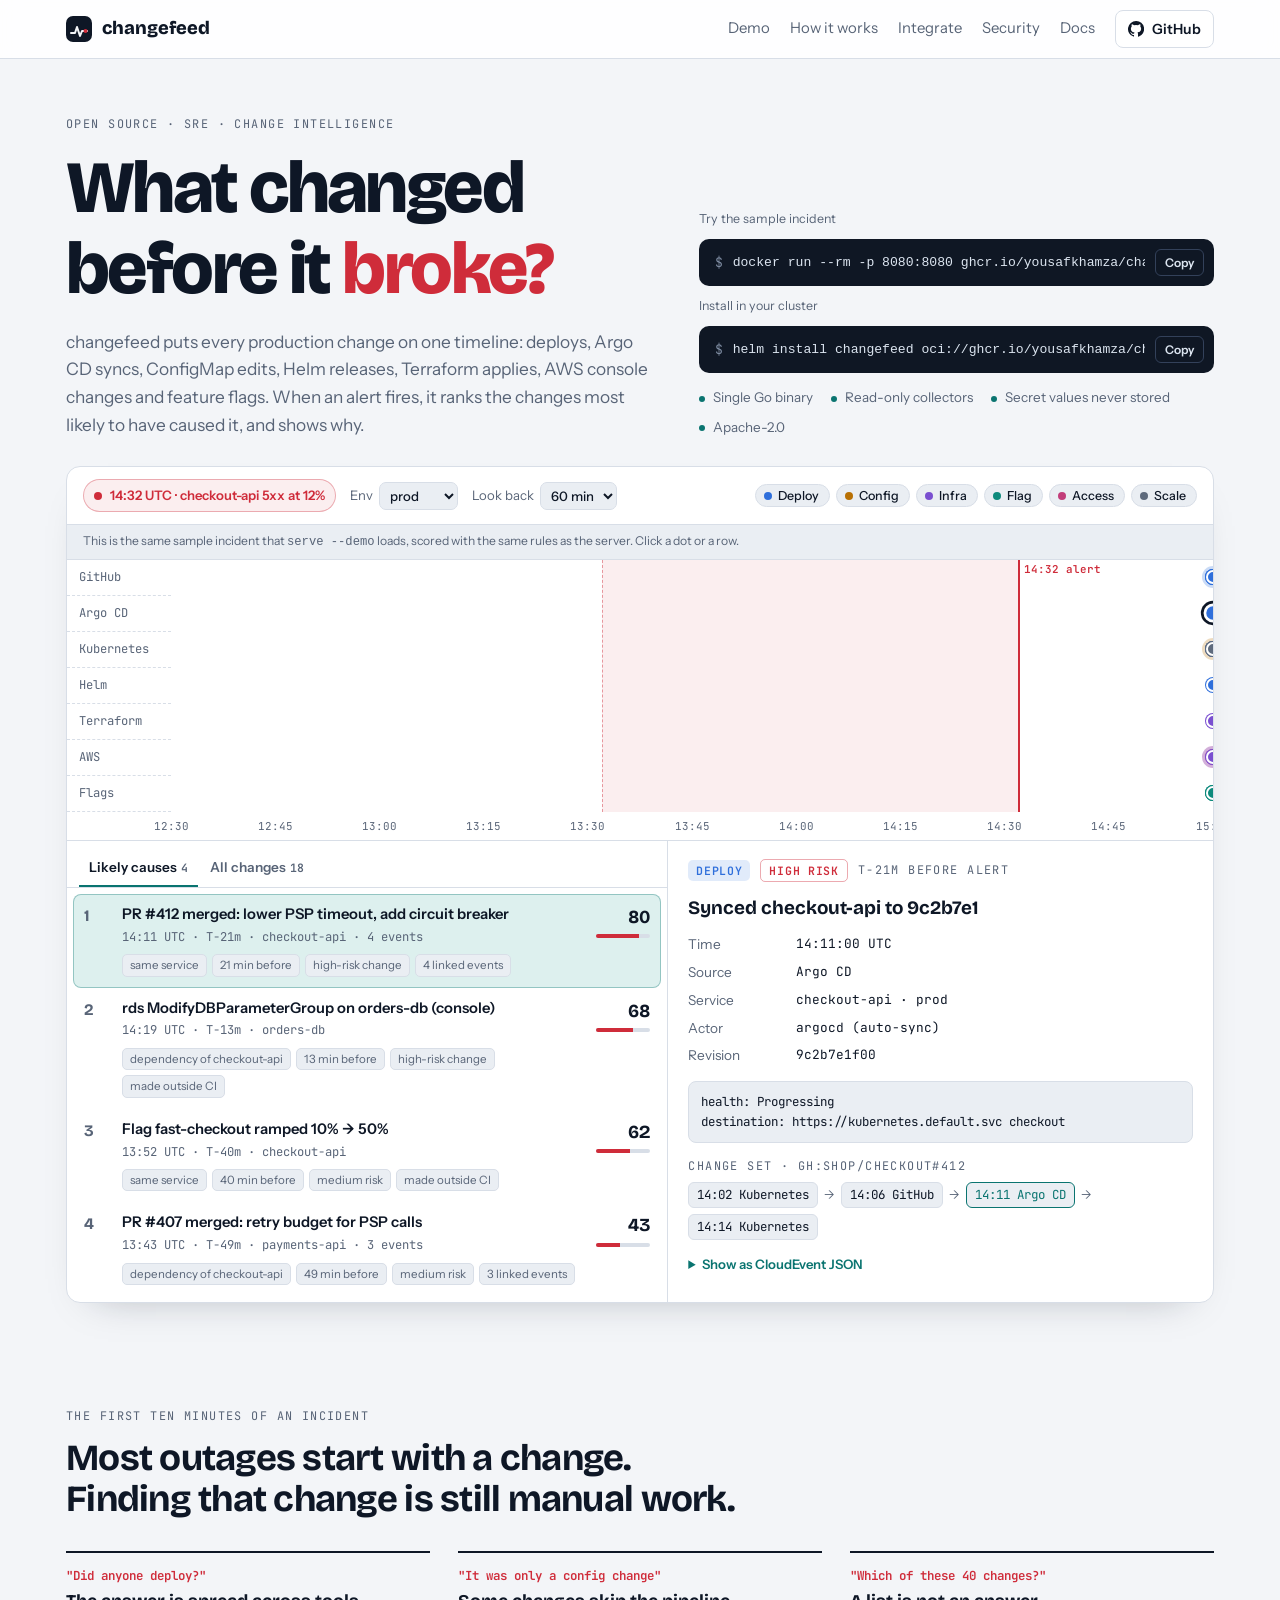
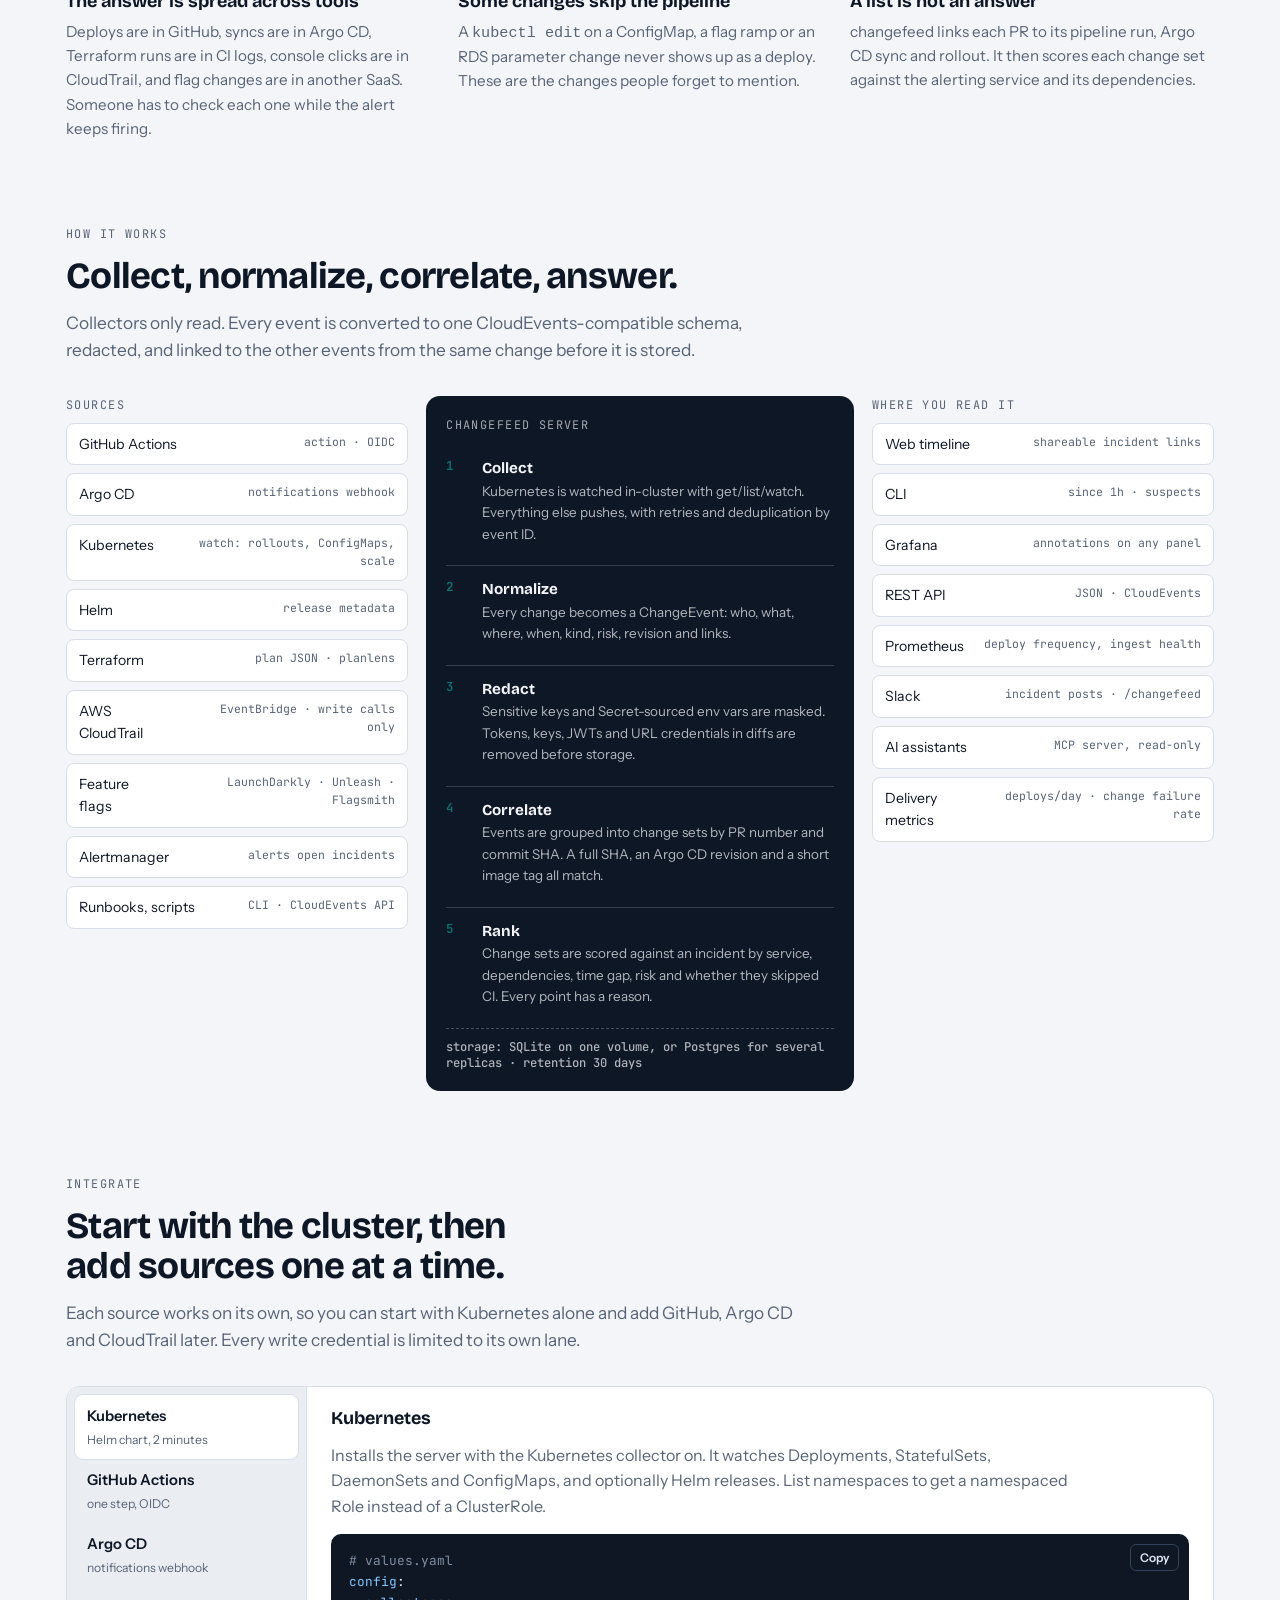
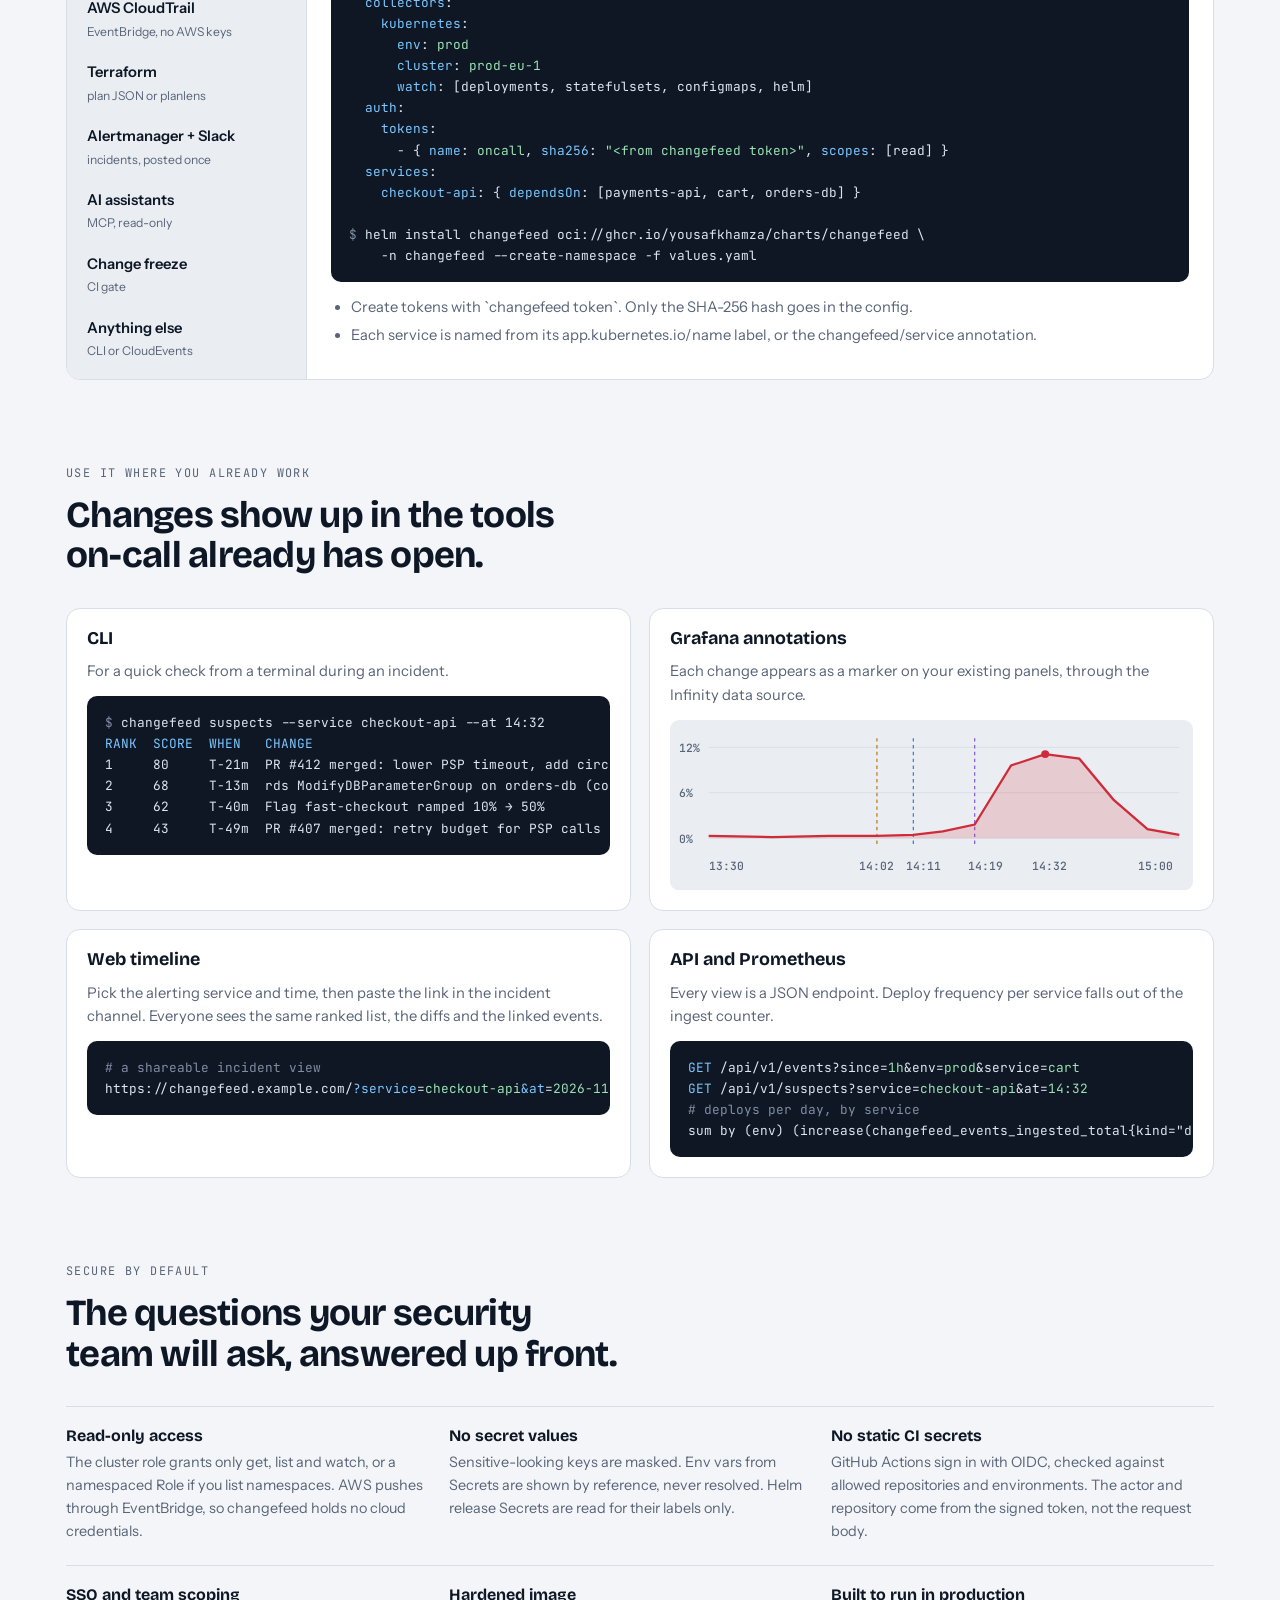
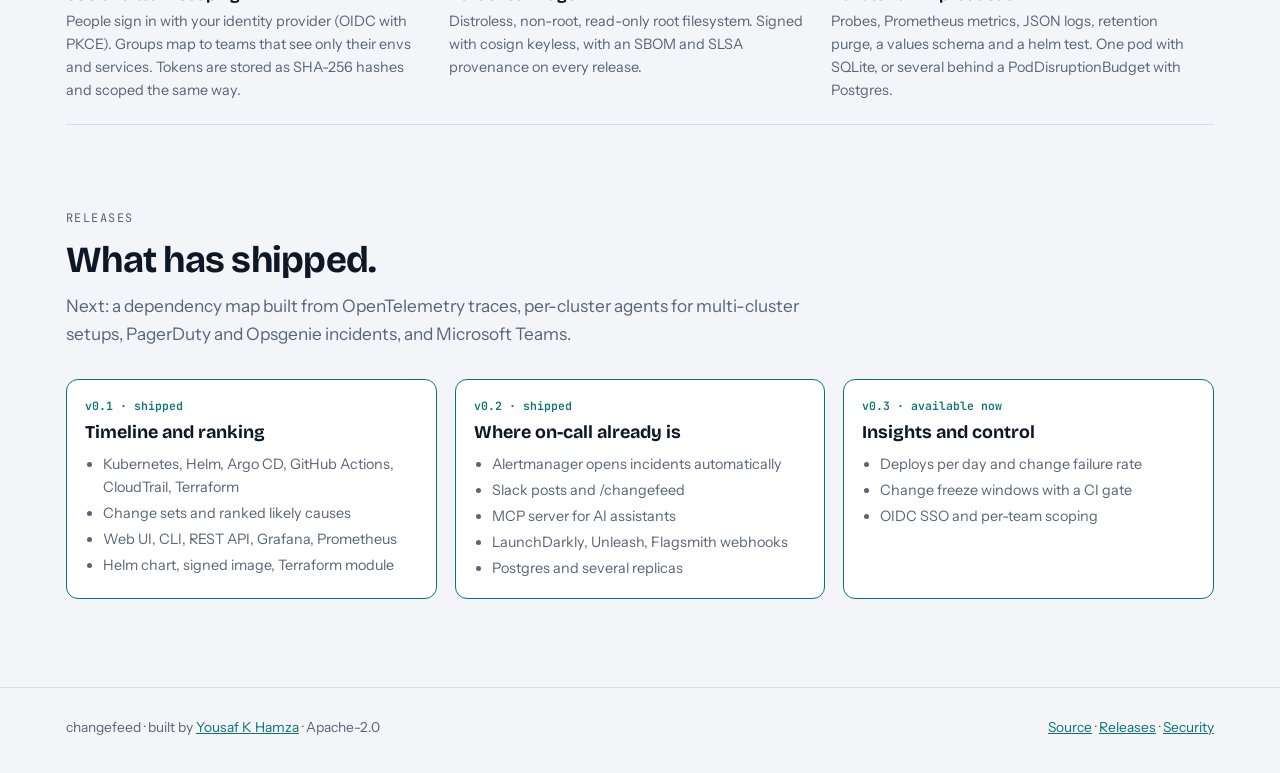
==== commit 2b6e73d7: "v2 and v3 added" ====
--- a/docs/index.html
+++ b/docs/index.html
@@ -251,7 +251,7 @@
         </div>
         <div class="install">
           <span class="cmd-label">Try the sample incident</span>
-          <div class="cmd"><span class="p">$</span><code id="cmd-demo">docker run --rm -p 8080:8080 ghcr.io/yousafkhamza/changefeed:v0.1.0 serve --demo</code><button class="copy" type="button" data-copy="cmd-demo">Copy</button></div>
+          <div class="cmd"><span class="p">$</span><code id="cmd-demo">docker run --rm -p 8080:8080 ghcr.io/yousafkhamza/changefeed:v0.3.0 serve --demo</code><button class="copy" type="button" data-copy="cmd-demo">Copy</button></div>
           <span class="cmd-label">Install in your cluster</span>
           <div class="cmd"><span class="p">$</span><code id="cmd-helm">helm install changefeed oci://ghcr.io/yousafkhamza/charts/changefeed -n changefeed --create-namespace</code><button class="copy" type="button" data-copy="cmd-helm">Copy</button></div>
           <div class="facts"><span>Single Go binary</span><span>Read-only collectors</span><span>Secret values never stored</span><span>Apache-2.0</span></div>
@@ -315,7 +315,9 @@
           <div class="node">Helm <small>release metadata</small></div>
           <div class="node">Terraform <small>plan JSON · planlens</small></div>
           <div class="node">AWS CloudTrail <small>EventBridge · write calls only</small></div>
-          <div class="node">Feature flags, runbooks <small>CLI · CloudEvents API</small></div>
+          <div class="node">Feature flags <small>LaunchDarkly · Unleash · Flagsmith</small></div>
+          <div class="node">Alertmanager <small>alerts open incidents</small></div>
+          <div class="node">Runbooks, scripts <small>CLI · CloudEvents API</small></div>
         </div>
         <div class="core">
           <p class="eyebrow">changefeed server</p>
@@ -324,7 +326,7 @@
           <div class="stage"><span class="num">3</span><div><b>Redact</b><p>Sensitive keys and Secret-sourced env vars are masked. Tokens, keys, JWTs and URL credentials in diffs are removed before storage.</p></div></div>
           <div class="stage"><span class="num">4</span><div><b>Correlate</b><p>Events are grouped into change sets by PR number and commit SHA. A full SHA, an Argo CD revision and a short image tag all match.</p></div></div>
           <div class="stage"><span class="num">5</span><div><b>Rank</b><p>Change sets are scored against an incident by service, dependencies, time gap, risk and whether they skipped CI. Every point has a reason.</p></div></div>
-          <p class="store">storage: SQLite (WAL) on one volume · retention 30 days</p>
+          <p class="store">storage: SQLite on one volume, or Postgres for several replicas · retention 30 days</p>
         </div>
         <div class="col">
           <p class="eyebrow">Where you read it</p>
@@ -333,8 +335,9 @@
           <div class="node">Grafana <small>annotations on any panel</small></div>
           <div class="node">REST API <small>JSON · CloudEvents</small></div>
           <div class="node">Prometheus <small>deploy frequency, ingest health</small></div>
-          <div class="node soon">Slack <small>v0.2</small></div>
-          <div class="node soon">AI assistants (MCP) <small>v0.2</small></div>
+          <div class="node">Slack <small>incident posts · /changefeed</small></div>
+          <div class="node">AI assistants <small>MCP server, read-only</small></div>
+          <div class="node">Delivery metrics <small>deploys/day · change failure rate</small></div>
         </div>
       </div>
     </div>
@@ -415,20 +418,20 @@
         <div class="def"><h3>Read-only access</h3><p>The cluster role grants only get, list and watch, or a namespaced Role if you list namespaces. AWS pushes through EventBridge, so changefeed holds no cloud credentials.</p></div>
         <div class="def"><h3>No secret values</h3><p>Sensitive-looking keys are masked. Env vars from Secrets are shown by reference, never resolved. Helm release Secrets are read for their labels only.</p></div>
         <div class="def"><h3>No static CI secrets</h3><p>GitHub Actions sign in with OIDC, checked against allowed repositories and environments. The actor and repository come from the signed token, not the request body.</p></div>
-        <div class="def"><h3>Scoped tokens</h3><p>Other senders use tokens stored as SHA-256 hashes. Each token is read-only or write-only, can write only its own lane, and has a rate limit.</p></div>
+        <div class="def"><h3>SSO and team scoping</h3><p>People sign in with your identity provider (OIDC with PKCE). Groups map to teams that see only their envs and services. Tokens are stored as SHA-256 hashes and scoped the same way.</p></div>
         <div class="def"><h3>Hardened image</h3><p>Distroless, non-root, read-only root filesystem. Signed with cosign keyless, with an SBOM and SLSA provenance on every release.</p></div>
-        <div class="def"><h3>Built to run in production</h3><p>Health and readiness probes, Prometheus metrics, JSON logs, retention purge, a values schema and a helm test. One pod, one volume.</p></div>
+        <div class="def"><h3>Built to run in production</h3><p>Probes, Prometheus metrics, JSON logs, retention purge, a values schema and a helm test. One pod with SQLite, or several behind a PodDisruptionBudget with Postgres.</p></div>
       </div>
     </div>
   </section>
 
   <section class="s">
     <div class="wrap">
-      <div class="s-head"><p class="eyebrow">Roadmap</p><h2>What ships when.</h2></div>
+      <div class="s-head"><p class="eyebrow">Releases</p><h2>What has shipped.</h2><p class="lead">Next: a dependency map built from OpenTelemetry traces, per-cluster agents for multi-cluster setups, PagerDuty and Opsgenie incidents, and Microsoft Teams.</p></div>
       <div class="road">
-        <div class="phase now"><span class="tag">v0.1 · available now</span><h3>Timeline and ranking</h3><ul><li>Kubernetes, Helm, Argo CD, GitHub Actions, CloudTrail, Terraform</li><li>Change sets and ranked likely causes</li><li>Web UI, CLI, REST API, Grafana, Prometheus</li><li>Helm chart, signed image, Terraform module</li></ul></div>
-        <div class="phase"><span class="tag">v0.2</span><h3>Where on-call already is</h3><ul><li>Slack replies to alerts</li><li>MCP server for AI assistants</li><li>LaunchDarkly, Unleash, Flagsmith webhooks</li><li>Postgres for HA</li></ul></div>
-        <div class="phase"><span class="tag">v0.3</span><h3>Insights</h3><ul><li>Change failure rate (DORA)</li><li>Change freeze windows</li><li>OIDC SSO and per-team scoping in the UI</li></ul></div>
+        <div class="phase now"><span class="tag">v0.1 · shipped</span><h3>Timeline and ranking</h3><ul><li>Kubernetes, Helm, Argo CD, GitHub Actions, CloudTrail, Terraform</li><li>Change sets and ranked likely causes</li><li>Web UI, CLI, REST API, Grafana, Prometheus</li><li>Helm chart, signed image, Terraform module</li></ul></div>
+        <div class="phase now"><span class="tag">v0.2 · shipped</span><h3>Where on-call already is</h3><ul><li>Alertmanager opens incidents automatically</li><li>Slack posts and /changefeed</li><li>MCP server for AI assistants</li><li>LaunchDarkly, Unleash, Flagsmith webhooks</li><li>Postgres and several replicas</li></ul></div>
+        <div class="phase now"><span class="tag">v0.3 · available now</span><h3>Insights and control</h3><ul><li>Deploys per day and change failure rate</li><li>Change freeze windows with a CI gate</li><li>OIDC SSO and per-team scoping</li></ul></div>
       </div>
     </div>
   </section>
